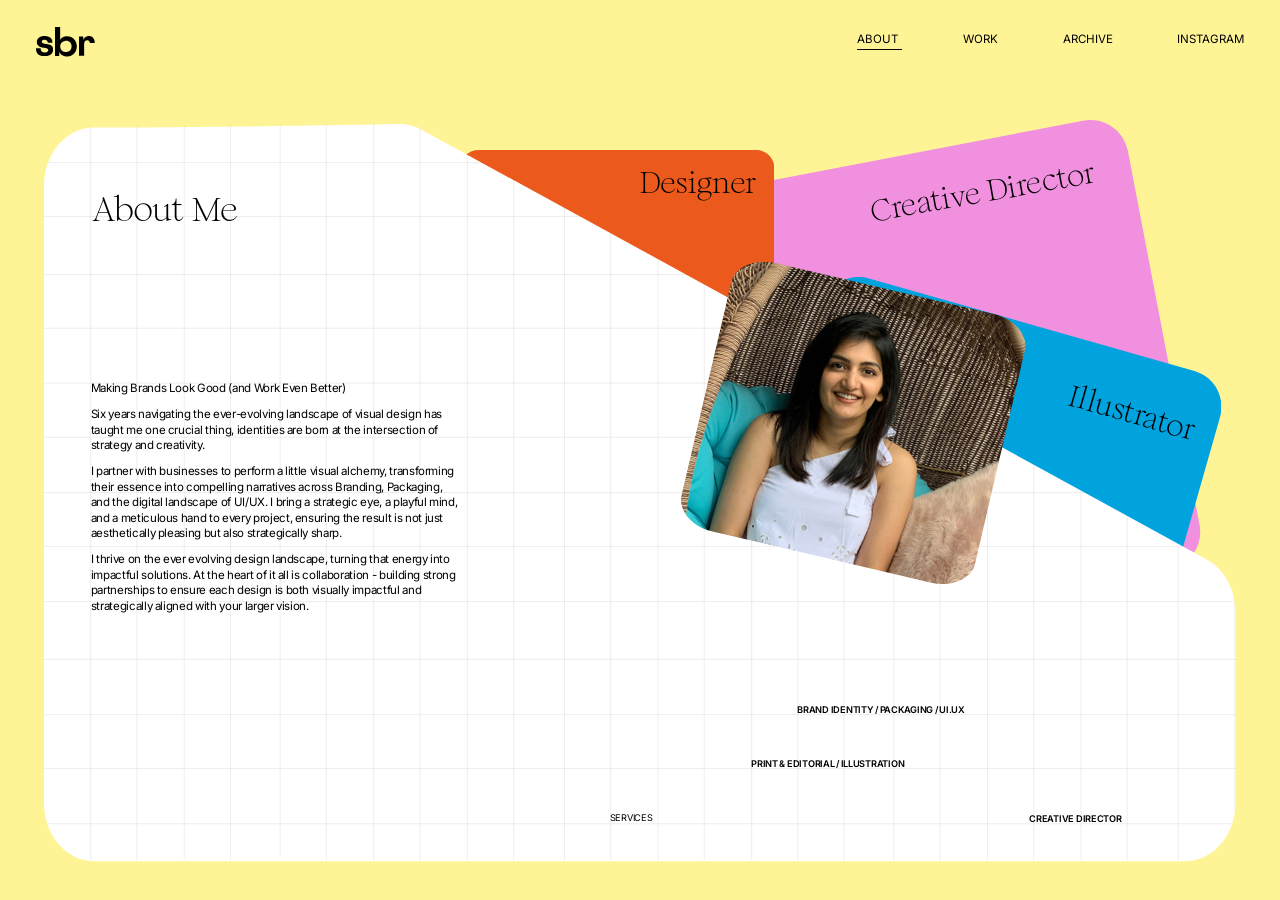
==== about.html @ 2fe21573 "Add files via upload" ====
<!DOCTYPE html>
<html lang="en">
<head>
  <meta charset="UTF-8">
  <meta name="viewport" content="width=device-width, initial-scale=1.0">
  <title>ABOUT - sbr</title>
  <link href="https://fonts.googleapis.com/css2?family=Inter:wght@400;600&display=swap" rel="stylesheet">
  <style>
    @font-face {
      font-family: 'Romie Trial';
      src: url('romie-regular.otf') format('opentype');
      font-weight: 400;
      font-style: normal;
    }
  </style>
  <style>
    * {
      margin: 0;
      padding: 0;
      box-sizing: border-box;
    }

    body {
      background: rgb(255, 244, 149);
      font-family: 'Inter', sans-serif;
      margin: 0;
      overflow: hidden;
    }

    .page {
      width: 100%;
      height: 100vh;
      position: relative;
      overflow: hidden;
    }

    /* Navigation */
    .nav {
      position: absolute;
      top: 3.452%;    /* 30/869 */
      left: 2.778%;   /* 40/1440 */
      right: 2.778%;  /* 40/1440 */
      display: flex;
      justify-content: space-between;
      align-items: flex-start;
      z-index: 100;
    }

    .logo {
      display: flex;
      align-items: center;
      gap: 0;
    }

    .logo svg {
      display: block;
    }

    .logo-s {
      width: 1.389vw;
      height: auto;
      position: relative;
      /* top: 0.694vw; */
    }

    .logo-b {
      width: 1.736vw;
      height: auto;
      position: relative;
      bottom: 0.3vw;
      margin-left: 0.139vw;
    }

    .logo-r {
      width: 1.25vw;
      height: auto;
      position: relative;
      /* top: 0.764vw; */
      margin-left: 0.139vw;
    }

    .nav-links {
      display: flex;
      gap: 5.069vw;
      align-items: flex-start;
      position: absolute;
      right: 0;
      top: 1.957%;  /* 17/869 */
    }

    .nav-links a {
      font-family: 'Inter', sans-serif;
      font-size: 0.9vw;
      font-weight: 400;
      color: #000;
      text-decoration: none;
      letter-spacing: 0;
      position: relative;
    }

    .nav-links a.active::after {
      content: '';
      position: absolute;
      bottom: -0.347vw;
      left: 0;
      width: 3.542vw;
      height: 1px;
      background: #000;
    }

    /* White Card */
    .white-card {
      position: absolute;
      top: 13.808%;    /* 120/869 */
      left: 3.472%;    /* 50/1440 */
      width: 93.125%;  /* 1341/1440 */
      height: 81.933%; /* 712/869 */
      z-index: 10;
    }

    .white-card svg {
      /* display: block; */
      width: 100%;
      height: 100%;
    }

    .white-card-mobile {
      display: none;
    }

    /* Notebook lines overlay */
    .notebook-lines {
      position: absolute;
      top: 13.694%;    /* 119/869 */
      left: 3.472%;    /* 50/1440 */
      width: 93.125%;  /* 1341/1440 */
      height: 81.933%; /* 712/869 */
      z-index: 15;
      opacity: 0.28;
      overflow: hidden;
    }

    .notebook-lines svg {
      position: absolute;
      width: 100%;
      height: 100%;
    }

    /* Decorative colored shapes */
    .shape-pink {
      position: absolute;
      top: 13.3%;    /* 222/869 */
      left: 50.694%;   /* 730/1440 */
      width: 43.125%;  /* 621/1440 */
      z-index: 5;
      /* transform: rotate(10.85deg); */
      transform-origin: top left;
    }

    .shape-pink svg {
      display: block;
      width: 100%;
      height: auto;
    }

    .shape-orange {
      position: absolute;
      top: 16.686%;    /* 145/869 */
      left: 35.903%;   /* 517/1440 */
      width: 24.583%;  /* 354/1440 */
      z-index: 6;
    }

    .shape-orange svg {
      display: block;
      width: 100%;
      height: auto;
    }

    .shape-blue {
      position: absolute;
      top: 30.725%;    /* 267/869 */
      left: 58.4%;   /* 933/1440 */
      width: 37%;  /* 549/1440 */
      z-index: 7;
      /* transform: rotate(-15.88deg); */
      transform-origin: top left;
    }

    .shape-blue svg {
      display: block;
      width: 100%;
      height: auto;
    }

    /* Photo mask */
    .photo-container {
      position: absolute;
      top: 26.122%;    /* 227/869 */
      left: 53.194%;   /* 766/1440 */
      width: 26.944%;  /* 388/1440 */
      height: 41.772%; /* 363/869 */
      z-index: 20;
      overflow: hidden;
    }

    .photo-container svg {
      position: absolute;
      top: 0;
      left: 0;
      width: 100%;
      height: 100%;
    }

    /* Decorative text words */
    .deco-word {
      position: absolute;
      z-index: 25;
      font-family: 'Romie Trial', serif;
      font-weight: 400;
      color: #000;
      white-space: nowrap;
      transform-origin: top left;
    }

    .deco-designer {
      left: 50%;
      top: 18.3%;
      font-size: 2.3vw;
      /* transform: rotate(3deg); */
      transform-origin: top right;
    }

    .deco-creative {
      left: 67.778%;
      top: 21.5%;
      font-size: 2.3vw;
      transform: rotate(-10deg);
    }

    .deco-director-down {
      display: inline;
    }

    .deco-direction {
      left: 77.222%;
      top: 18.5%;
      font-size: 2.3vw;
      transform: rotate(-8deg);
      display: none;
    }

    .deco-illustrator {
      left: 84%;
      top: 42%;
      font-size: 2.3vw;
      transform: rotate(16deg);
    }

    /* Body text */
    .body-text {
      position: absolute;
      top: 42.348%;    /* 368/869 */
      left: 7.083%;    /* 102/1440 */
      width: 28.75%;   /* 414/1440 */
      z-index: 30;
      font-family: 'Inter', sans-serif;
      font-size: 0.9vw;
      font-weight: 400;
      color: #000;
      letter-spacing: -0.03em;
      line-height: 135%;
      text-align: left;
    }

    .body-text h2 {
      font-size: 0.9vw;
      font-weight: 400;
      margin-bottom: 0.9em;
      letter-spacing: -0.03em;
      line-height: 135%;
    }

    .body-text p {
      margin-bottom: 0.9em;
      letter-spacing: -0.03em;
      line-height: 135%;
    }

    /* Service labels */
    .service-label {
      position: absolute;
      z-index: 30;
      font-family: 'Inter', sans-serif;
      font-size: 0.72vw;
      font-weight: 600;
      color: #000;
      letter-spacing: -0.03em;
      line-height: 135%;
    }

    .service-label-normal {
      font-weight: 400;
    }

    /* About Me heading */
    .about-heading-text {
      position: absolute;
      z-index: 30;
      font-family: 'Romie Trial', serif;
      font-weight: 400;
      color: #000;
      white-space: nowrap;
      transform-origin: top left;
      left: 7.153%;
      top: 21.0%;
      font-size: 2.6vw;
      /* transform: rotate(-4deg); */
    }

    /* Hamburger menu - hidden on desktop */
    .hamburger {
      display: none;
      flex-direction: column;
      gap: 0;
      cursor: pointer;
      position: absolute;
      right: 0;
      top: 1.957%;
      z-index: 110;
    }

    .hamburger span {
      display: block;
      width: 34px;
      height: 2px;
      background: #000;
    }

    .hamburger span:nth-child(1) { margin-bottom: 6px; }
    .hamburger span:nth-child(2) { margin-bottom: 7px; }

    /* =============================================
       MOBILE BREAKPOINT - 393x900 design
       ============================================= */
    @media (max-width: 768px) {

      body {
        overflow: auto;
        overflow-x: hidden;
      }

      .page {
        width: 100%;
        height: 229vw; /* 900/393 * 100 - explicit height so % children resolve correctly */
        position: relative;
        overflow: visible;
      }

      /* Navigation */
      .nav {
        top: 4.18%;      /* ~37.6/900 */
        left: 7.888%;    /* 31/393 */
        right: 8.906%;   /* 35/393 */
      }

      .logo-s {
        width: 4.96vw;   /* ~19.5/393 */
        /* top: 2.5vw; */
      }

      .logo-b {
        width: 6.2vw;    /* ~24.5/393 */
        bottom: 1.2vw;
        margin-left: 0.5vw;
      }

      .logo-r {
        width: 4.5vw;    /* ~17.6/393 */
        /* top: 2.7vw; */
        margin-left: 0.5vw;
      }

      /* Hide desktop nav links, show hamburger */
      .nav-links {
        display: none;
      }

      .hamburger {
        display: flex;
        top: 50%;
        transform: translateY(-50%);
      }

      .hamburger span {
        width: 8.65vw;  /* 34/393 */
        height: 2px;
      }

      .hamburger span:nth-child(1) { margin-bottom: 1.527vw; } /* ~6px at 393 */
      .hamburger span:nth-child(2) { margin-bottom: 1.781vw; } /* ~7px at 393 */

      /* White Card - mobile portrait orientation */
      /* Absolute: x=24, y=112, w=345, h=758 on 393x900 */
      .white-card {
        top: 12.444%;      /* 112/900 */
        left: 6.107%;      /* 24/393 */
        width: 87.786%;    /* 345/393 */
        height: 84.202%;   /* 758/900 */
      }

      .white-card-desktop {
        display: none;
      }

      .white-card-mobile {
        display: block;
      }

      /* Notebook lines - match white card position */
      .notebook-lines {
        top: 12.444%;
        left: 6.107%;
        width: 87.786%;
        height: 84.202%;
        opacity: 0.19;
        clip-path: url(#mobileCardClip);
      }

      .notebook-lines svg {
        display: none;
      }

      .notebook-lines::before {
        content: '';
        position: absolute;
        top: 0;
        left: 0;
        width: 100%;
        height: 100%;
        background-size: 10vw 10vw;
        background-image:
          linear-gradient(to right, rgba(0,0,0,1) 0.5px, transparent 0.5px),
          linear-gradient(to bottom, rgba(0,0,0,1) 0.5px, transparent 0.5px);
      }

      /* Colored shapes repositioned for mobile */
      /* Pink: abs (71, 123), 297x279 - NOT rotated on mobile, rounded corners */
      .shape-pink {
        top: 9%;     /* 123/900 */
        left: 29%;    /* 71/393 */
        width: 75.573%;   /* 297/393 */
        z-index: 5;
        transform: rotate(10.5deg);
      }

      .shape-pink svg {
        border-radius: 20px;
      }

      /* Orange: abs (48, 139), 192x188, rotation 14.12 */
      .shape-orange {
        top: 15.444%;     /* 139/900 */
        left: 12.214%;    /* 48/393 */
        width: 48.855%;   /* 192/393 */
        z-index: 6;
        transform: rotate(-14.12deg);
        transform-origin: top left;
      }

      /* Blue: abs (135, 269), 259x216, rotation -15.88 */
      .shape-blue {
        top: 29.889%;     /* 269/900 */
        left: 30%;    /* 135/393 */
        width: 65.903%;   /* 259/393 */
        z-index: 7;
        /* transform: rotate(-15.88deg); */
        transform-origin: top left;
      }

      /* Photo: abs (81, 176), 221x207, rotation 3.72 */
      .photo-container {
        top: 19.556%;     /* 176/900 */
        left: 20.611%;    /* 81/393 */
        width: 56.234%;   /* 221/393 */
        height: 23.0%;    /* 207/900 */
        transform: rotate(3.72deg);
        transform-origin: center center;
      }

      /* "About me" heading - mobile position */
      /* abs (48, 403), fontSize 28 on 393px width */
      .about-heading {
        /* Scale heading sizes for mobile */
      }

      /* Body text - wider on mobile */
      /* abs (48, 452), width 292, fontSize 10 on 393 */
      .body-text {
        top: 50.222%;      /* 452/900 */
        left: 12.214%;     /* 48/393 */
        width: 74.3%;      /* 292/393 */
        font-size: 2.55vw; /* 10/393*100 */
      }

      .body-text h2 {
        font-size: 2.55vw;
      }

      /* Service labels - repositioned for mobile */
      .service-label {
        font-size: 2.04vw;  /* 8/393*100 */
      }

      /* Decorative words - mobile repositioning */
      .deco-designer {
        left: 38%;
        top: 11.5%;
        font-size: 4.8vw;
        transform: rotate(-14deg);
      }

      .deco-creative {
        left: 71%;
        top: 14.5%;
        font-size: 4.8vw;
        width: 20px;
        transform: rotate(0);
      }

      .deco-director-down {
        display: block;
      }

      .deco-direction {
        left: 88.04%;
        top: 11.5%;
        font-size: 5.0vw;
        transform: rotate(-8deg);
      }

      .deco-illustrator {
        left: 74%;
        top: 34.3%;
        font-size: 4.8vw;
        transform: rotate(16deg);
      }

      /* About Me heading - mobile */
      .about-heading-text {
        left: 12.214%;
        top: 44.8%;
        font-size: 7.1vw; /* 28/393*100 */
      }
    }

    /* Service labels repositioned for mobile layout */
    @media (max-width: 768px) {
      /* Service labels repositioned for mobile layout */
      /* BRAND IDENTITY... abs (163, 752) -> 41.5%, 83.6% */
      .service-label[data-service="brand"] {
        left: 41.476% !important;
        top: 83.556% !important;
        font-size: 2.04vw !important;
      }

      /* PRINT & EDITORIAL... abs (121, 789) -> 30.8%, 87.7% */
      .service-label[data-service="print"] {
        left: 30.789% !important;
        top: 87.667% !important;
        font-size: 2.04vw !important;
      }

      /* SERVICES abs (48, 825) -> 12.2%, 91.7% */
      .service-label[data-service="services"] {
        left: 12.214% !important;
        top: 91.667% !important;
        font-size: 2.04vw !important;
      }

      /* CREATIVE DIRECTOR abs (265, 825) -> 67.4%, 91.7% */
      .service-label[data-service="creative-dir"] {
        left: 67.43% !important;
        top: 91.667% !important;
        font-size: 2.04vw !important;
      }
    }
  </style>
</head>
<body>
  <div class="page">

    <!-- Hidden SVG clip path for mobile notebook lines -->
    <svg width="0" height="0" style="position:absolute;">
      <defs>
        <clipPath id="mobileCardClip" clipPathUnits="objectBoundingBox">
          <path d="M 0 0.04418 V 0.95699 C 0 0.98061, 0.04197 1, 0.09370 1 H 0.90484 C 0.95659 1, 0.99853 0.98060, 0.99853 0.95699 L 0.99371 0.51630 C 0.99371 0.50417, 0.98657 0.49228, 0.97305 0.48184 L 0.31109 0.02098 C 0.29392 0.00775, 0.26254 0, 0.22885 0.00001 C 0.17722 0.00042, 0.15370 0.00096, 0.09218 0.00142 C 0.04104 0.00181, 0.00003 0.02084, 0.00003 0.04419 L 0 0.04418 Z"/>
        </clipPath>
      </defs>
    </svg>

    <!-- Navigation Bar -->
    <div class="nav">
      <!-- sbr Logo -->
      <div class="logo">
        <!-- s -->
        <svg class="logo-s" viewBox="0 0 20 23" fill="none" xmlns="http://www.w3.org/2000/svg">
          <path d="M0.00150785 13.7919H5.17139C5.20302 14.1024 5.25424 14.3987 5.26177 14.6949C5.32805 17.0791 7.1342 18.7163 9.64231 18.6505C10.9483 18.6161 12.2062 18.453 13.1416 17.4412C14.2127 16.2834 13.9852 14.6892 12.4969 14.0767C11.4063 13.6273 10.1846 13.4198 9.00059 13.2323C7.36768 12.9733 5.73478 12.7543 4.23141 12.0402C1.89804 10.9326 0.784819 9.00059 0.882734 6.52337C1.01078 3.28767 3.33813 1.23835 6.59341 0.415468C9.43142 -0.302941 12.2107 -0.098293 14.9026 1.09667C17.3971 2.20433 18.8628 4.89479 18.3236 7.5466H13.3073C13.2847 7.39061 13.2651 7.26325 13.2486 7.13445C12.9247 4.65293 10.4558 3.41361 8.05309 4.51269C7.29839 4.85901 6.66119 5.29263 6.52562 6.13841C6.39456 6.9527 6.80279 7.76413 7.73825 8.04176C9.06085 8.43388 10.4407 8.67716 11.8115 8.89326C13.5905 9.17232 15.3349 9.52867 16.8609 10.4832C18.8222 11.7082 19.4624 13.5457 19.375 15.6766C19.2485 18.8036 17.4634 20.8429 14.5245 21.9577C11.2903 23.1841 7.96421 23.1899 4.73454 21.9277C2.10441 20.8987 0.558869 18.9581 0.173237 16.2562C0.0602587 15.4663 0.0572423 14.662 0 13.7933L0.00150785 13.7919Z" fill="black"/>
        </svg>
        <!-- b -->
        <svg class="logo-b" viewBox="0 0 25 34" fill="none" xmlns="http://www.w3.org/2000/svg">
          <path d="M0 0H5.80407V14.2866C6.32979 13.6741 6.71241 13.1231 7.20047 12.6766C9.12411 10.9164 11.5193 10.3625 14.0952 10.4684C18.4606 10.6488 22.4149 13.5181 23.7706 17.465C24.9471 20.8911 24.9034 24.3057 23.1665 27.5457C19.9881 33.479 12.4773 34.9229 7.27428 31.2422C6.18668 30.4737 5.37926 29.4447 4.78123 28.2354V32.6504H0V0.00142812V0Z M5.82817 21.963C5.87788 25.3718 7.99735 27.7517 11.4515 28.1124C13.9249 28.3714 16.1062 27.7474 17.5794 25.6824C18.6083 24.2398 18.7032 22.5984 18.5826 20.9154C18.3025 17.0128 14.8288 14.9893 11.0041 15.629C7.67197 16.1871 5.77846 18.5956 5.82817 21.9615V21.963Z" fill="black"/>
        </svg>
        <!-- r -->
        <svg class="logo-r" viewBox="0 0 18 23" fill="none" xmlns="http://www.w3.org/2000/svg">
          <path d="M17.5628 7.81327H12.4186C12.1173 7.09629 11.9757 6.3464 11.5418 5.80831C10.4226 4.41872 7.87231 4.55467 6.72747 5.96001C5.93512 6.93315 5.78448 8.05942 5.78298 9.22719C5.77997 13.2829 5.78298 17.3386 5.78298 21.3943V22.2129H0V0.639206H4.78425V4.36147C5.52388 2.49676 6.75911 1.11719 8.73999 0.441714C10.1726 -0.0477196 11.6518 -0.170796 13.1281 0.278567C16.3005 1.24599 18.0012 4.46308 17.5643 7.81327H17.5628Z" fill="black"/>
        </svg>
      </div>

      <!-- Nav Links (desktop) -->
      <div class="nav-links">
        <a href="#" class="active">ABOUT</a>
        <a href="#">WORK</a>
        <a href="#">ARCHIVE</a>
        <a href="#">INSTAGRAM</a>
      </div>

      <!-- Hamburger Menu (mobile only) -->
      <div class="hamburger" aria-label="Menu">
        <span></span>
        <span></span>
        <span></span>
      </div>
    </div>

    <!-- White Card Background -->
    <div class="white-card">
      <svg class="white-card-desktop" viewBox="0 0 1341 712" fill="none" xmlns="http://www.w3.org/2000/svg" preserveAspectRatio="none">
        <path d="M0 59.5882V655.702C0 686.695 25.1322 711.827 56.1253 711.827H1284.28C1315.28 711.827 1340.41 686.695 1340.41 655.702V471.226C1340.41 449.471 1327.83 429.669 1308.14 420.422L424.194 5.3184C416.458 1.68601 407.995 -0.130184 399.445 0.00725792C347.619 0.831908 153.611 3.80654 56.3216 3.46294C25.2402 3.35495 0 28.5068 0 59.5882Z" fill="white"/>
      </svg>
      <svg class="white-card-mobile" viewBox="0 0 346 758" fill="none" xmlns="http://www.w3.org/2000/svg" preserveAspectRatio="none">
        <path d="M0 33.4896V725.393C0 743.302 14.5194 757.812 32.4192 757.812H313.072C330.982 757.812 345.492 743.293 345.492 725.393L343.826 391.35C343.826 382.158 341.356 373.141 336.677 365.237L107.631 15.8998C101.694 5.8747 90.8358 -0.198453 79.1834 0.00495385C61.3127 0.314907 53.1764 0.731408 31.8962 1.08011C14.1998 1.37069 0.00968073 15.7932 0.00968073 33.4993L0 33.4896Z" fill="white"/>
      </svg>
    </div>

    <!-- Notebook Lines (clipped to white card shape) -->
    <div class="notebook-lines">
      <svg viewBox="0 0 1341 712" fill="none" xmlns="http://www.w3.org/2000/svg" preserveAspectRatio="none">
        <defs>
          <clipPath id="cardClip">
            <path d="M0 59.5882V655.702C0 686.695 25.1322 711.827 56.1253 711.827H1284.28C1315.28 711.827 1340.41 686.695 1340.41 655.702V471.226C1340.41 449.471 1327.83 429.669 1308.14 420.422L424.194 5.3184C416.458 1.68601 407.995 -0.130184 399.445 0.00725792C347.619 0.831908 153.611 3.80654 56.3216 3.46294C25.2402 3.35495 0 28.5068 0 59.5882Z"/>
          </clipPath>
        </defs>
        <g clip-path="url(#cardClip)">
          <!-- Vertical lines -->
          <line x1="52.5" y1="-3" x2="52.5" y2="715" stroke="black" stroke-width="0.245"/>
          <line x1="104.5" y1="1" x2="104.5" y2="715" stroke="black" stroke-width="0.245"/>
          <line x1="157.8" y1="-6" x2="157.8" y2="710" stroke="black" stroke-width="0.245"/>
          <line x1="209.8" y1="-1" x2="209.8" y2="714" stroke="black" stroke-width="0.245"/>
          <line x1="265.7" y1="-7" x2="265.7" y2="708" stroke="black" stroke-width="0.245"/>
          <line x1="317.7" y1="-3" x2="317.7" y2="712" stroke="black" stroke-width="0.245"/>
          <line x1="371" y1="0" x2="371" y2="714" stroke="black" stroke-width="0.245"/>
          <line x1="423" y1="4" x2="423" y2="714" stroke="black" stroke-width="0.245"/>
          <line x1="476.3" y1="5" x2="476.3" y2="714" stroke="black" stroke-width="0.245"/>
          <line x1="528.3" y1="9" x2="528.3" y2="714" stroke="black" stroke-width="0.245"/>
          <line x1="585.6" y1="17" x2="585.6" y2="714" stroke="black" stroke-width="0.245"/>
          <line x1="637.6" y1="21" x2="637.6" y2="714" stroke="black" stroke-width="0.245"/>
          <line x1="690.8" y1="8" x2="690.8" y2="714" stroke="black" stroke-width="0.245"/>
          <line x1="742.8" y1="27" x2="742.8" y2="714" stroke="black" stroke-width="0.245"/>
          <line x1="796.1" y1="12" x2="796.1" y2="714" stroke="black" stroke-width="0.245"/>
          <line x1="848.1" y1="6" x2="848.1" y2="714" stroke="black" stroke-width="0.245"/>
          <line x1="900.1" y1="9" x2="900.1" y2="714" stroke="black" stroke-width="0.245"/>
          <line x1="956.1" y1="4" x2="956.1" y2="714" stroke="black" stroke-width="0.245"/>
          <line x1="1008" y1="8" x2="1008" y2="714" stroke="black" stroke-width="0.245"/>
          <line x1="1061.4" y1="11" x2="1061.4" y2="714" stroke="black" stroke-width="0.245"/>
          <line x1="1113.3" y1="15" x2="1113.3" y2="714" stroke="black" stroke-width="0.245"/>
          <line x1="1166.6" y1="16" x2="1166.6" y2="714" stroke="black" stroke-width="0.245"/>
          <line x1="1218.6" y1="20" x2="1218.6" y2="714" stroke="black" stroke-width="0.245"/>
          <line x1="1275.9" y1="28" x2="1275.9" y2="714" stroke="black" stroke-width="0.245"/>
          <line x1="1339.9" y1="15" x2="1339.9" y2="714" stroke="black" stroke-width="0.245"/>

          <!-- Horizontal lines -->
          <line x1="-50" y1="38.3" x2="1440" y2="38.3" stroke="black" stroke-width="0.245"/>
          <line x1="-50" y1="90.3" x2="1440" y2="90.3" stroke="black" stroke-width="0.245"/>
          <line x1="-50" y1="146.3" x2="1440" y2="146.3" stroke="black" stroke-width="0.245"/>
          <line x1="-50" y1="198.2" x2="1440" y2="198.2" stroke="black" stroke-width="0.245"/>
          <line x1="-50" y1="251.2" x2="1440" y2="251.2" stroke="black" stroke-width="0.245"/>
          <line x1="-50" y1="303.5" x2="1440" y2="303.5" stroke="black" stroke-width="0.245"/>
          <line x1="-50" y1="356.8" x2="1440" y2="356.8" stroke="black" stroke-width="0.245"/>
          <line x1="-50" y1="408.8" x2="1440" y2="408.8" stroke="black" stroke-width="0.245"/>
          <line x1="-50" y1="462.1" x2="1440" y2="462.1" stroke="black" stroke-width="0.245"/>
          <line x1="-50" y1="518" x2="1440" y2="518" stroke="black" stroke-width="0.245"/>
          <line x1="-50" y1="571.3" x2="1440" y2="571.3" stroke="black" stroke-width="0.245"/>
          <line x1="-50" y1="623.3" x2="1440" y2="623.3" stroke="black" stroke-width="0.245"/>
          <line x1="-50" y1="676.6" x2="1440" y2="676.6" stroke="black" stroke-width="0.245"/>
        </g>
      </svg>
    </div>

    <!-- Pink Rotated Rectangle -->
    <div class="shape-pink">
      <svg viewBox="0 0 621 594" fill="none" xmlns="http://www.w3.org/2000/svg">
        <path d="M488.387 0.777313L34.9452 87.6862C11.6004 92.1606 -3.69708 114.712 0.777288 138.057L81.3661 558.525C85.8405 581.869 108.392 597.167 131.737 592.693L585.179 505.784C608.524 501.309 623.822 478.757 619.347 455.413L538.759 34.9452C534.284 11.6004 511.732 -3.69707 488.387 0.777313Z" fill="#F090DE"/>
      </svg>
    </div>

    <!-- Orange Rounded Rectangle -->
    <div class="shape-orange">
      <svg viewBox="0 0 354 347" fill="none" xmlns="http://www.w3.org/2000/svg">
        <path d="M333.021 0H20.6653C9.25217 0 0 9.25218 0 20.6653V325.619C0 337.032 9.25217 346.284 20.6653 346.284H333.021C344.434 346.284 353.686 337.032 353.686 325.619V20.6653C353.686 9.25218 344.434 0 333.021 0Z" fill="#EB591D"/>
      </svg>
    </div>

    <!-- Blue Rotated Rectangle -->
    <div class="shape-blue">
      <svg viewBox="0 0 549 494" fill="none" xmlns="http://www.w3.org/2000/svg">
        <path d="M517.611 108.998L140.275 1.65355C117.413 -4.85039 93.6065 8.41088 87.1026 31.2735L1.65354 331.643C-4.8504 354.505 8.41091 378.311 31.2735 384.815L408.609 492.16C431.472 498.664 455.278 485.403 461.782 462.54L547.231 162.171C553.735 139.308 540.474 115.502 517.611 108.998Z" fill="#00A3DD"/>
      </svg>
    </div>

    <!-- Photo in parallelogram mask -->
    <div class="photo-container">
      <svg viewBox="0 0 388 363" style="position:absolute;top:0;left:0;width:100%;height:100%;">
        <defs>
          <clipPath id="photoClip">
            <path d="M105.931 1.51973L352.128 59.0096C375.336 64.4287 390.897 82.7477 386.881 99.9279L330.864 339.852C326.849 357.032 304.79 366.565 281.582 361.146L35.3843 303.656C12.1763 298.237 -3.38406 279.918 0.631203 262.737L56.6485 22.8134C60.6637 5.63317 82.7231 -3.89939 105.931 1.51973Z"/>
          </clipPath>
        </defs>
        <g clip-path="url(#photoClip)">
          <image href="profile-picture.png"
                 x="20" y="18" width="492" height="349"
                 transform="rotate(14, 190, 180)"
                 style="scale: 0.92;"
                 preserveAspectRatio="xMidYMid slice"/>
        </g>
      </svg>
    </div>

    <!-- Decorative Text -->
    <span class="deco-word deco-designer">Designer</span>
    <span class="deco-word deco-creative">Creative <span class="deco-director-down">Director</span></span>
    <span class="deco-word deco-direction">Direction</span>
    <span class="deco-word deco-illustrator">Illustrator</span>

    <!-- About Me Heading -->
    <span class="about-heading-text">About Me</span>

    <!-- Body Text -->
    <div class="body-text">
      <h2>Making Brands Look Good (and Work Even Better)</h2>
      <p>Six years navigating the ever-evolving landscape of visual design has taught me one crucial thing, identities are born at the intersection of strategy and creativity.</p>
      <p>I partner with businesses to perform a little visual alchemy, transforming their essence into compelling narratives across Branding, Packaging, and the digital landscape of UI/UX. I bring a strategic eye, a playful mind, and a meticulous hand to every project, ensuring the result is not just aesthetically pleasing but also strategically sharp.</p>
      <p>I thrive on the ever evolving design landscape, turning that energy into impactful solutions. At the heart of it all is collaboration - building strong partnerships to ensure each design is both visually impactful and strategically aligned with your larger vision.</p>
    </div>

    <!-- Service Labels -->
    <div class="service-label" data-service="brand" style="left:62.292%;top:78.251%;">BRAND IDENTITY / PACKAGING / UI.UX</div>
    <div class="service-label" data-service="print" style="left:58.681%;top:84.235%;">PRINT & EDITORIAL / ILLUSTRATION</div>
    <div class="service-label service-label-normal" data-service="services" style="left:47.639%;top:90.219%;">SERVICES</div>
    <div class="service-label" data-service="creative-dir" style="left:80.417%;top:90.334%;">CREATIVE DIRECTOR</div>

  </div>
</body>
</html>
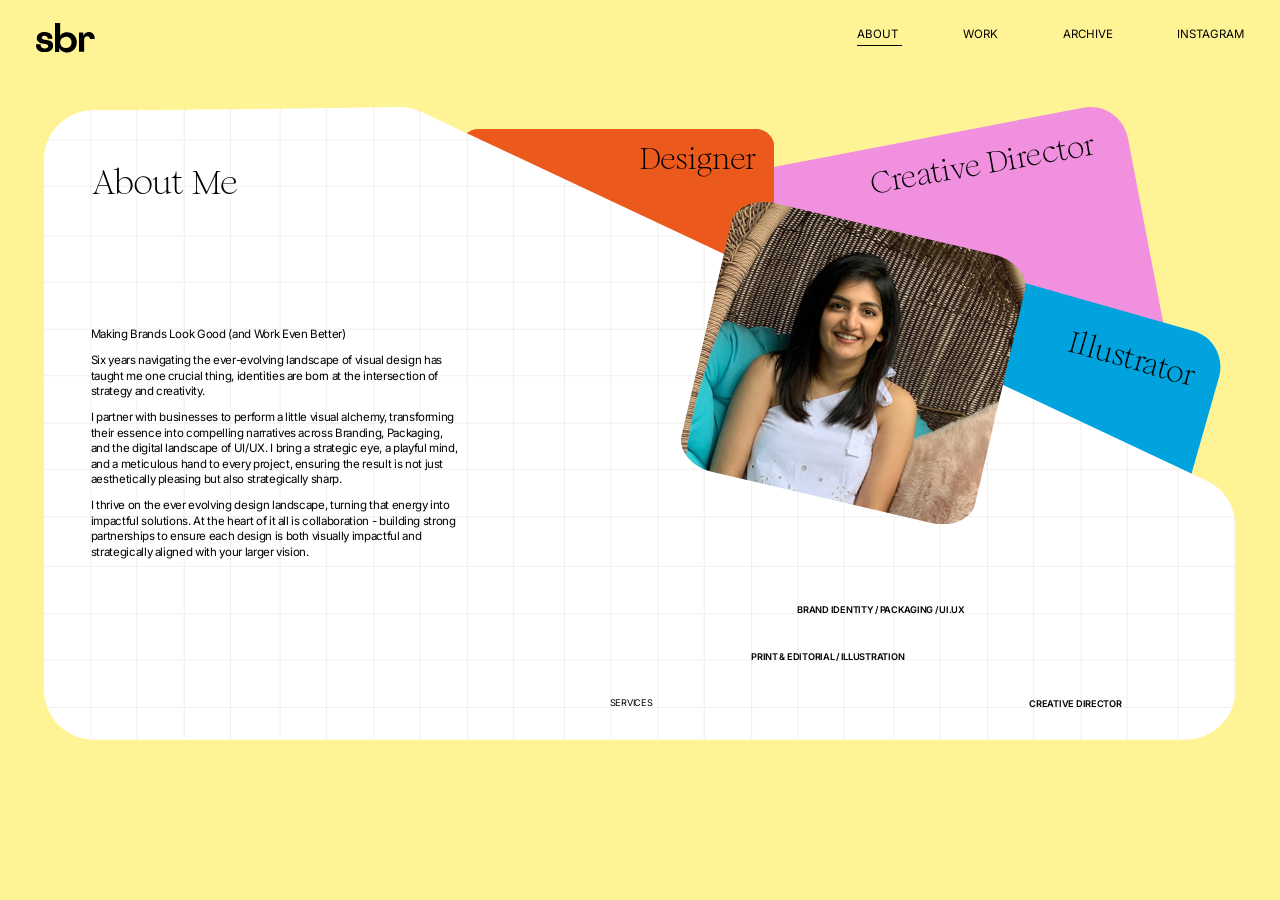
==== commit abc20f37: "Add files via upload" ====
--- a/about.html
+++ b/about.html
@@ -28,18 +28,20 @@
     }
 
     .page {
-      width: 100%;
-      height: 100vh;
+      --scale: min(1vw, calc(1vh * 1440 / 869));
+      width: min(100%, calc(100vh * 1440 / 869));
+      aspect-ratio: 1440 / 869;
       position: relative;
       overflow: hidden;
-    }
-
-    /* Navigation */
+      margin: 0 auto;
+    }
+
+    /* Navigation - outside .page, spans full viewport */
     .nav {
       position: absolute;
-      top: 3.452%;    /* 30/869 */
-      left: 2.778%;   /* 40/1440 */
-      right: 2.778%;  /* 40/1440 */
+      top: 2.083vw;   /* 30/1440 */
+      left: 2.778vw;  /* 40/1440 */
+      right: 2.778vw; /* 40/1440 */
       display: flex;
       justify-content: space-between;
       align-items: flex-start;
@@ -146,13 +148,23 @@
       height: 100%;
     }
 
-    /* Decorative colored shapes */
+    /* Shapes container - clipped to white card */
+    .shapes-container {
+      position: absolute;
+      top: 13.808%;    /* same as white-card */
+      left: 3.472%;
+      width: 93.125%;
+      height: 81.933%;
+      z-index: 5;
+      overflow: hidden;
+    }
+
+    /* Decorative colored shapes (positioned relative to shapes-container) */
     .shape-pink {
       position: absolute;
-      top: 13.3%;    /* 222/869 */
-      left: 50.694%;   /* 730/1440 */
-      width: 43.125%;  /* 621/1440 */
-      z-index: 5;
+      top: 0%;
+      left: 50.71%;
+      width: 46.31%;
       /* transform: rotate(10.85deg); */
       transform-origin: top left;
     }
@@ -165,10 +177,9 @@
 
     .shape-orange {
       position: absolute;
-      top: 16.686%;    /* 145/869 */
-      left: 35.903%;   /* 517/1440 */
-      width: 24.583%;  /* 354/1440 */
-      z-index: 6;
+      top: 3.51%;
+      left: 34.83%;
+      width: 26.40%;
     }
 
     .shape-orange svg {
@@ -179,10 +190,9 @@
 
     .shape-blue {
       position: absolute;
-      top: 30.725%;    /* 267/869 */
-      left: 58.4%;   /* 933/1440 */
-      width: 37%;  /* 549/1440 */
-      z-index: 7;
+      top: 20.65%;
+      left: 58.98%;
+      width: 39.73%;
       /* transform: rotate(-15.88deg); */
       transform-origin: top left;
     }
@@ -226,7 +236,7 @@
     .deco-designer {
       left: 50%;
       top: 18.3%;
-      font-size: 2.3vw;
+      font-size: calc(2.3 * var(--scale));
       /* transform: rotate(3deg); */
       transform-origin: top right;
     }
@@ -234,7 +244,7 @@
     .deco-creative {
       left: 67.778%;
       top: 21.5%;
-      font-size: 2.3vw;
+      font-size: calc(2.3 * var(--scale));
       transform: rotate(-10deg);
     }
 
@@ -245,7 +255,7 @@
     .deco-direction {
       left: 77.222%;
       top: 18.5%;
-      font-size: 2.3vw;
+      font-size: calc(2.3 * var(--scale));
       transform: rotate(-8deg);
       display: none;
     }
@@ -253,7 +263,7 @@
     .deco-illustrator {
       left: 84%;
       top: 42%;
-      font-size: 2.3vw;
+      font-size: calc(2.3 * var(--scale));
       transform: rotate(16deg);
     }
 
@@ -265,7 +275,7 @@
       width: 28.75%;   /* 414/1440 */
       z-index: 30;
       font-family: 'Inter', sans-serif;
-      font-size: 0.9vw;
+      font-size: calc(0.9 * var(--scale));
       font-weight: 400;
       color: #000;
       letter-spacing: -0.03em;
@@ -274,7 +284,7 @@
     }
 
     .body-text h2 {
-      font-size: 0.9vw;
+      font-size: calc(0.9 * var(--scale));
       font-weight: 400;
       margin-bottom: 0.9em;
       letter-spacing: -0.03em;
@@ -292,7 +302,7 @@
       position: absolute;
       z-index: 30;
       font-family: 'Inter', sans-serif;
-      font-size: 0.72vw;
+      font-size: calc(0.72 * var(--scale));
       font-weight: 600;
       color: #000;
       letter-spacing: -0.03em;
@@ -314,7 +324,7 @@
       transform-origin: top left;
       left: 7.153%;
       top: 21.0%;
-      font-size: 2.6vw;
+      font-size: calc(2.6 * var(--scale));
       /* transform: rotate(-4deg); */
     }
 
@@ -345,12 +355,17 @@
        ============================================= */
     @media (max-width: 768px) {
 
+      html {
+        overflow-x: hidden;
+      }
+
       body {
-        overflow: auto;
+        overflow-y: auto;
         overflow-x: hidden;
       }
 
       .page {
+        --scale: 1vw; /* on mobile, page is always full width */
         width: 100%;
         height: 229vw; /* 900/393 * 100 - explicit height so % children resolve correctly */
         position: relative;
@@ -359,9 +374,9 @@
 
       /* Navigation */
       .nav {
-        top: 4.18%;      /* ~37.6/900 */
-        left: 7.888%;    /* 31/393 */
-        right: 8.906%;   /* 35/393 */
+        top: 9.58vw;     /* ~37.6/393 */
+        left: 7.888vw;   /* 31/393 */
+        right: 8.906vw;  /* 35/393 */
       }
 
       .logo-s {
@@ -444,13 +459,21 @@
           linear-gradient(to bottom, rgba(0,0,0,1) 0.5px, transparent 0.5px);
       }
 
-      /* Colored shapes repositioned for mobile */
-      /* Pink: abs (71, 123), 297x279 - NOT rotated on mobile, rounded corners */
+      /* Shapes container - match mobile white card position */
+      .shapes-container {
+        top: 12.444%;      /* 112/900 */
+        left: 6.107%;      /* 24/393 */
+        width: 87.786%;    /* 345/393 */
+        height: 84.202%;   /* 758/900 */
+        overflow: visible;
+      }
+
+      /* Colored shapes repositioned for mobile (container-relative) */
+      /* Pink: page abs (71, 123), container abs (24, 112) */
       .shape-pink {
-        top: 9%;     /* 123/900 */
-        left: 29%;    /* 71/393 */
-        width: 75.573%;   /* 297/393 */
-        z-index: 5;
+        top: -4%;       /* (123-112)/758 */
+        left: 25.62%;     /* (71-24)/345 */
+        width: 86.09%;    /* 297/345 */
         transform: rotate(10.5deg);
       }
 
@@ -458,23 +481,20 @@
         border-radius: 20px;
       }
 
-      /* Orange: abs (48, 139), 192x188, rotation 14.12 */
+      /* Orange: page abs (48, 139), container abs (24, 112) */
       .shape-orange {
-        top: 15.444%;     /* 139/900 */
-        left: 12.214%;    /* 48/393 */
-        width: 48.855%;   /* 192/393 */
-        z-index: 6;
+        top: 3.56%;       /* (139-112)/758 */
+        left: 6.96%;      /* (48-24)/345 */
+        width: 55.65%;    /* 192/345 */
         transform: rotate(-14.12deg);
         transform-origin: top left;
       }
 
-      /* Blue: abs (135, 269), 259x216, rotation -15.88 */
+      /* Blue: page abs (135, 269), container abs (24, 112) */
       .shape-blue {
-        top: 29.889%;     /* 269/900 */
-        left: 30%;    /* 135/393 */
-        width: 65.903%;   /* 259/393 */
-        z-index: 7;
-        /* transform: rotate(-15.88deg); */
+        top: 20.71%;      /* (269-112)/758 */
+        left: 28.17%;     /* (135-24)/345 */
+        width: 75.07%;    /* 259/345 */
         transform-origin: top left;
       }
 
@@ -588,19 +608,8 @@
   </style>
 </head>
 <body>
-  <div class="page">
-
-    <!-- Hidden SVG clip path for mobile notebook lines -->
-    <svg width="0" height="0" style="position:absolute;">
-      <defs>
-        <clipPath id="mobileCardClip" clipPathUnits="objectBoundingBox">
-          <path d="M 0 0.04418 V 0.95699 C 0 0.98061, 0.04197 1, 0.09370 1 H 0.90484 C 0.95659 1, 0.99853 0.98060, 0.99853 0.95699 L 0.99371 0.51630 C 0.99371 0.50417, 0.98657 0.49228, 0.97305 0.48184 L 0.31109 0.02098 C 0.29392 0.00775, 0.26254 0, 0.22885 0.00001 C 0.17722 0.00042, 0.15370 0.00096, 0.09218 0.00142 C 0.04104 0.00181, 0.00003 0.02084, 0.00003 0.04419 L 0 0.04418 Z"/>
-        </clipPath>
-      </defs>
-    </svg>
-
-    <!-- Navigation Bar -->
-    <div class="nav">
+  <!-- Navigation Bar (outside page for full-width) -->
+  <div class="nav">
       <!-- sbr Logo -->
       <div class="logo">
         <!-- s -->
@@ -633,9 +642,23 @@
       </div>
     </div>
 
+  <div class="page">
+
+    <!-- Hidden SVG clip paths for card shapes -->
+    <svg width="0" height="0" style="position:absolute;">
+      <defs>
+        <clipPath id="desktopCardClip" clipPathUnits="objectBoundingBox">
+          <path d="M 0 0.08370 V 0.92093 C 0 0.96446, 0.01874 0.99976, 0.04185 0.99976 H 0.95770 C 0.98082 0.99976, 0.99956 0.96446, 0.99956 0.92093 V 0.66183 C 0.99956 0.63127, 0.99018 0.60346, 0.97549 0.59047 L 0.31633 0.00747 C 0.31057 0.00237, 0.30425 0, 0.29787 0.00001 C 0.25923 0.00117, 0.11455 0.00535, 0.04200 0.00486 C 0.01882 0.00471, 0 0.04003, 0 0.08370 Z"/>
+        </clipPath>
+        <clipPath id="mobileCardClip" clipPathUnits="objectBoundingBox">
+          <path d="M 0 0.04418 V 0.95699 C 0 0.98061, 0.04197 1, 0.09370 1 H 0.90484 C 0.95659 1, 0.99853 0.98060, 0.99853 0.95699 L 0.99371 0.51630 C 0.99371 0.50417, 0.98657 0.49228, 0.97305 0.48184 L 0.31109 0.02098 C 0.29392 0.00775, 0.26254 0, 0.22885 0.00001 C 0.17722 0.00042, 0.15370 0.00096, 0.09218 0.00142 C 0.04104 0.00181, 0.00003 0.02084, 0.00003 0.04419 L 0 0.04418 Z"/>
+        </clipPath>
+      </defs>
+    </svg>
+
     <!-- White Card Background -->
     <div class="white-card">
-      <svg class="white-card-desktop" viewBox="0 0 1341 712" fill="none" xmlns="http://www.w3.org/2000/svg" preserveAspectRatio="none">
+      <svg class="white-card-desktop" viewBox="0 0 1341 712" fill="none" xmlns="http://www.w3.org/2000/svg">
         <path d="M0 59.5882V655.702C0 686.695 25.1322 711.827 56.1253 711.827H1284.28C1315.28 711.827 1340.41 686.695 1340.41 655.702V471.226C1340.41 449.471 1327.83 429.669 1308.14 420.422L424.194 5.3184C416.458 1.68601 407.995 -0.130184 399.445 0.00725792C347.619 0.831908 153.611 3.80654 56.3216 3.46294C25.2402 3.35495 0 28.5068 0 59.5882Z" fill="white"/>
       </svg>
       <svg class="white-card-mobile" viewBox="0 0 346 758" fill="none" xmlns="http://www.w3.org/2000/svg" preserveAspectRatio="none">
@@ -697,25 +720,28 @@
       </svg>
     </div>
 
-    <!-- Pink Rotated Rectangle -->
-    <div class="shape-pink">
-      <svg viewBox="0 0 621 594" fill="none" xmlns="http://www.w3.org/2000/svg">
-        <path d="M488.387 0.777313L34.9452 87.6862C11.6004 92.1606 -3.69708 114.712 0.777288 138.057L81.3661 558.525C85.8405 581.869 108.392 597.167 131.737 592.693L585.179 505.784C608.524 501.309 623.822 478.757 619.347 455.413L538.759 34.9452C534.284 11.6004 511.732 -3.69707 488.387 0.777313Z" fill="#F090DE"/>
-      </svg>
-    </div>
-
-    <!-- Orange Rounded Rectangle -->
-    <div class="shape-orange">
-      <svg viewBox="0 0 354 347" fill="none" xmlns="http://www.w3.org/2000/svg">
-        <path d="M333.021 0H20.6653C9.25217 0 0 9.25218 0 20.6653V325.619C0 337.032 9.25217 346.284 20.6653 346.284H333.021C344.434 346.284 353.686 337.032 353.686 325.619V20.6653C353.686 9.25218 344.434 0 333.021 0Z" fill="#EB591D"/>
-      </svg>
-    </div>
-
-    <!-- Blue Rotated Rectangle -->
-    <div class="shape-blue">
-      <svg viewBox="0 0 549 494" fill="none" xmlns="http://www.w3.org/2000/svg">
-        <path d="M517.611 108.998L140.275 1.65355C117.413 -4.85039 93.6065 8.41088 87.1026 31.2735L1.65354 331.643C-4.8504 354.505 8.41091 378.311 31.2735 384.815L408.609 492.16C431.472 498.664 455.278 485.403 461.782 462.54L547.231 162.171C553.735 139.308 540.474 115.502 517.611 108.998Z" fill="#00A3DD"/>
-      </svg>
+    <!-- Colored shapes (clipped to white card) -->
+    <div class="shapes-container">
+      <!-- Pink Rotated Rectangle -->
+      <div class="shape-pink">
+        <svg viewBox="0 0 621 594" fill="none" xmlns="http://www.w3.org/2000/svg">
+          <path d="M488.387 0.777313L34.9452 87.6862C11.6004 92.1606 -3.69708 114.712 0.777288 138.057L81.3661 558.525C85.8405 581.869 108.392 597.167 131.737 592.693L585.179 505.784C608.524 501.309 623.822 478.757 619.347 455.413L538.759 34.9452C534.284 11.6004 511.732 -3.69707 488.387 0.777313Z" fill="#F090DE"/>
+        </svg>
+      </div>
+
+      <!-- Orange Rounded Rectangle -->
+      <div class="shape-orange">
+        <svg viewBox="0 0 354 347" fill="none" xmlns="http://www.w3.org/2000/svg">
+          <path d="M333.021 0H20.6653C9.25217 0 0 9.25218 0 20.6653V325.619C0 337.032 9.25217 346.284 20.6653 346.284H333.021C344.434 346.284 353.686 337.032 353.686 325.619V20.6653C353.686 9.25218 344.434 0 333.021 0Z" fill="#EB591D"/>
+        </svg>
+      </div>
+
+      <!-- Blue Rotated Rectangle -->
+      <div class="shape-blue">
+        <svg viewBox="0 0 549 494" fill="none" xmlns="http://www.w3.org/2000/svg">
+          <path d="M517.611 108.998L140.275 1.65355C117.413 -4.85039 93.6065 8.41088 87.1026 31.2735L1.65354 331.643C-4.8504 354.505 8.41091 378.311 31.2735 384.815L408.609 492.16C431.472 498.664 455.278 485.403 461.782 462.54L547.231 162.171C553.735 139.308 540.474 115.502 517.611 108.998Z" fill="#00A3DD"/>
+        </svg>
+      </div>
     </div>
 
     <!-- Photo in parallelogram mask -->
